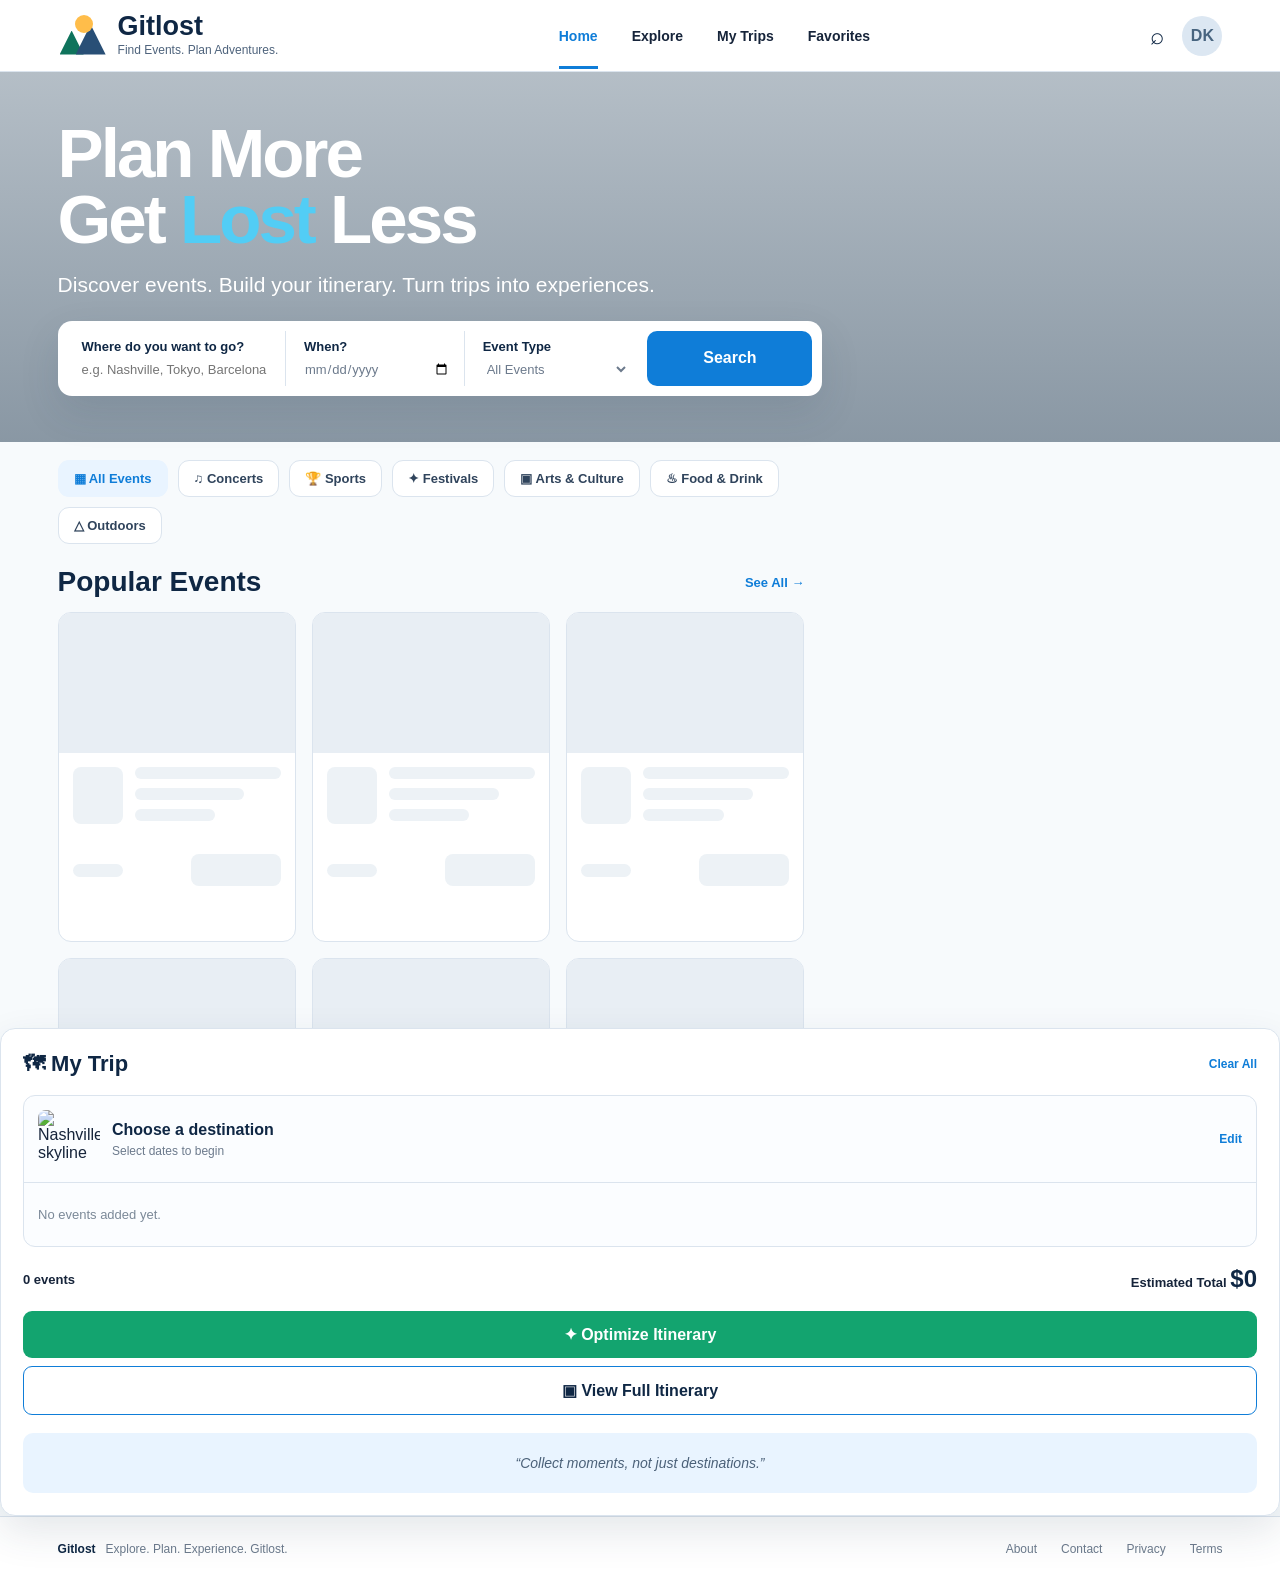
==== frontend/index.html @ 414ae22a "Extracted and added MedleyEx4.zip to frontend folder" ====
<!DOCTYPE html>
<html lang="en">
<head>
  <meta charset="UTF-8" />
  <meta name="viewport" content="width=device-width, initial-scale=1.0" />
  <title>Gitlost</title>
  <link rel="stylesheet" href="style.css">
</head>

<body>

  <header>
    <div class="brand">
      <div class="logo-mark">
        <span class="sun"></span>
      </div>

      <div class="brand-text">
        <h1>Gitlost</h1>
        <span>Find Events. Plan Adventures.</span>
      </div>
    </div>

    <nav>
      <a href="#" class="active">Home</a>
      <a href="#events">Explore</a>
      <a href="#trip">My Trips</a>
      <a href="#">Favorites</a>
    </nav>

    <div class="header-actions">
      <button class="icon-button">⌕</button>
      <div class="avatar">DK</div>
    </div>
  </header>

  <section class="hero">
    <div class="hero-content">
      <h2>Plan More<br>Get <span>Lost</span> Less</h2>

      <p class="hero-subtitle">
        Discover events. Build your itinerary. Turn trips into experiences.
      </p>

      <div class="search-bar">
        <div class="search-field">
          <label>Where do you want to go?</label>
          <input id="destinationInput" type="text" placeholder="e.g. Nashville, Tokyo, Barcelona" />
        </div>

        <div class="search-field">
          <label>When?</label>
          <input type="date" />
        </div>

        <div class="search-field">
          <label>Event Type</label>
          <select id="eventType">
            <option value="all">All Events</option>
            <option value="concerts">Concerts</option>
            <option value="sports">Sports</option>
            <option value="festivals">Festivals</option>
            <option value="arts">Arts & Culture</option>
            <option value="outdoors">Outdoors</option>
          </select>
        </div>

        <button class="search-btn" id="searchBtn">Search</button>
      </div>
    </div>
  </section>

  <div class="page-shell">
    <main class="main-content" id="events">

      <div class="filters">
        <button class="filter active" data-filter="all">▦ All Events</button>
        <button class="filter" data-filter="concerts">♫ Concerts</button>
        <button class="filter" data-filter="sports">🏆 Sports</button>
        <button class="filter" data-filter="festivals">✦ Festivals</button>
        <button class="filter" data-filter="arts">▣ Arts & Culture</button>
        <button class="filter" data-filter="food">♨ Food & Drink</button>
        <button class="filter" data-filter="outdoors">△ Outdoors</button>
      </div>

      <div class="section-heading">
        <h2>Popular Events</h2>
        <a href="#">See All →</a>
      </div>

      
      <div class="event-grid" id="eventGrid">

        <!-- Ticketmaster API results will replace these empty pods -->
        <div class="event-placeholder">
          <div class="placeholder-image"></div>
          <div class="placeholder-body">
            <div class="placeholder-row">
              <div class="placeholder-date"></div>
              <div class="placeholder-copy">
                <div class="placeholder-line"></div>
                <div class="placeholder-line medium"></div>
                <div class="placeholder-line short"></div>
              </div>
            </div>
            <div class="placeholder-footer">
              <div class="placeholder-price"></div>
              <div class="placeholder-button"></div>
            </div>
          </div>
        </div>

        <div class="event-placeholder">
          <div class="placeholder-image"></div>
          <div class="placeholder-body">
            <div class="placeholder-row">
              <div class="placeholder-date"></div>
              <div class="placeholder-copy">
                <div class="placeholder-line"></div>
                <div class="placeholder-line medium"></div>
                <div class="placeholder-line short"></div>
              </div>
            </div>
            <div class="placeholder-footer">
              <div class="placeholder-price"></div>
              <div class="placeholder-button"></div>
            </div>
          </div>
        </div>

        <div class="event-placeholder">
          <div class="placeholder-image"></div>
          <div class="placeholder-body">
            <div class="placeholder-row">
              <div class="placeholder-date"></div>
              <div class="placeholder-copy">
                <div class="placeholder-line"></div>
                <div class="placeholder-line medium"></div>
                <div class="placeholder-line short"></div>
              </div>
            </div>
            <div class="placeholder-footer">
              <div class="placeholder-price"></div>
              <div class="placeholder-button"></div>
            </div>
          </div>
        </div>

        <div class="event-placeholder">
          <div class="placeholder-image"></div>
          <div class="placeholder-body">
            <div class="placeholder-row">
              <div class="placeholder-date"></div>
              <div class="placeholder-copy">
                <div class="placeholder-line"></div>
                <div class="placeholder-line medium"></div>
                <div class="placeholder-line short"></div>
              </div>
            </div>
            <div class="placeholder-footer">
              <div class="placeholder-price"></div>
              <div class="placeholder-button"></div>
            </div>
          </div>
        </div>

        <div class="event-placeholder">
          <div class="placeholder-image"></div>
          <div class="placeholder-body">
            <div class="placeholder-row">
              <div class="placeholder-date"></div>
              <div class="placeholder-copy">
                <div class="placeholder-line"></div>
                <div class="placeholder-line medium"></div>
                <div class="placeholder-line short"></div>
              </div>
            </div>
            <div class="placeholder-footer">
              <div class="placeholder-price"></div>
              <div class="placeholder-button"></div>
            </div>
          </div>
        </div>

        <div class="event-placeholder">
          <div class="placeholder-image"></div>
          <div class="placeholder-body">
            <div class="placeholder-row">
              <div class="placeholder-date"></div>
              <div class="placeholder-copy">
                <div class="placeholder-line"></div>
                <div class="placeholder-line medium"></div>
                <div class="placeholder-line short"></div>
              </div>
            </div>
            <div class="placeholder-footer">
              <div class="placeholder-price"></div>
              <div class="placeholder-button"></div>
            </div>
          </div>
        </div>

      </div>
</div>
    </main>

    <aside class="trip-panel" id="trip">
      <div class="trip-title-row">
        <h2>🗺 My Trip</h2>
        <button class="clear" id="clearTrip">Clear All</button>
      </div>

      <div class="destination-card">
        <div class="destination-row">
          <div class="destination-info">
            <img
              class="destination-thumb"
              src="https://images.unsplash.com/photo-1545419913-775e3e82c7f9?auto=format&fit=crop&w=500&q=80"
              alt="Nashville skyline"
            />

            <div>
              <h3 id="tripDestination">Choose a destination</h3>
              <p>Select dates to begin</p>
            </div>
          </div>

          <span class="edit-link">Edit</span>
        </div>

        <div class="trip-items" id="tripItems">
          <p style="padding:24px 0;color:#7b8998;font-size:13px;">
            No events added yet.
          </p>
        </div></div>
      </div>

      <div class="trip-totals">
        <span><span id="tripCount">0</span> events</span>
        <span>Estimated Total <strong id="tripTotal">$0</strong></span>
      </div>

      <button class="optimize-btn">✦ Optimize Itinerary</button>
      <button class="view-btn">▣ View Full Itinerary</button>

      <div class="quote-box">
        “Collect moments, not just destinations.”
      </div>
    </aside>
  </div>

  <footer>
    <div>
      <strong>Gitlost</strong> &nbsp; Explore. Plan. Experience. Gitlost.
    </div>

    <div class="footer-links">
      <span>About</span>
      <span>Contact</span>
      <span>Privacy</span>
      <span>Terms</span>
    </div>
  </footer>

  <script>
    const destinationInput = document.getElementById("destinationInput");
    const eventType = document.getElementById("eventType");
    const searchBtn = document.getElementById("searchBtn");
    const eventGrid = document.getElementById("eventGrid");
    const tripDestination = document.getElementById("tripDestination");
    const filterButtons = document.querySelectorAll(".filter");

    searchBtn.addEventListener("click", () => {
      const city = destinationInput.value.trim();
      const type = eventType.value;

      if (city) {
        tripDestination.textContent = city;
      }

      /*
        Ticketmaster integration can go here later.

        Example:

        fetch(`/api/events?city=${encodeURIComponent(city)}&type=${type}`)
          .then(response => response.json())
          .then(events => renderEvents(events))
          .catch(error => console.error(error));
      */
    });

    filterButtons.forEach(button => {
      button.addEventListener("click", () => {
        filterButtons.forEach(btn => btn.classList.remove("active"));
        button.classList.add("active");

        const category = button.dataset.filter;
        eventType.value = category;

        /*
          Later:
          either filter the loaded Ticketmaster results here,
          or request the selected category from your backend.
        */
      });
    });

    /*
      Call this after your Flask/Ticketmaster request returns data.

      Expected event shape:
      {
        name: "Event Name",
        image: "https://...",
        month: "OCT",
        day: "14",
        venue: "Venue Name",
        location: "City, State",
        price: 75
      }
    */
    function renderEvents(events) {
      eventGrid.innerHTML = "";

      events.forEach(event => {
        const card = document.createElement("article");
        card.className = "event-card";

        card.innerHTML = `
          <img class="event-photo"
               src="${event.image || ""}"
               alt="${event.name || "Event"}">

          <button class="heart">♡</button>

          <div class="event-body">
            <div class="event-date-name">
              <div class="date-box">
                <span>${event.month || ""}</span>
                <strong>${event.day || ""}</strong>
              </div>

              <div class="event-title">
                <h3>${event.name || ""}</h3>
                <p>⌖ ${event.venue || ""}</p>
                <p>⌖ ${event.location || ""}</p>
              </div>
            </div>

            <div class="event-footer">
              <span class="event-price">
                ${event.price ? "$" + event.price : "Price unavailable"}
              </span>

              <button class="add-trip">
                Add to Trip
              </button>
            </div>
          </div>
        `;

        eventGrid.appendChild(card);
      });
    }
  </script>
</body>
</html>
---- frontend/style.css ----
* {
    box-sizing: border-box;
    margin: 0;
    padding: 0;
}

:root {
    --navy: #0f2744;
    --blue: #0f7dd8;
    --light-blue: #e9f4ff;
    --green: #13a46f;
    --text: #16243a;
    --muted: #6c7a8c;
    --border: #dbe4ee;
    --background: #f7fafc;
    --white: #ffffff;
    --shadow: 0 16px 40px rgba(30, 55, 80, 0.12);
}

html {
    scroll-behavior: smooth;
}

body {
    font-family: Arial, Helvetica, sans-serif;
    background: var(--background);
    color: var(--text);
}

button,
input,
select {
    font: inherit;
}

button {
    cursor: pointer;
}

/* ---------------- HEADER ---------------- */

header {
    height: 72px;
    padding: 0 4.5%;
    display: flex;
    align-items: center;
    justify-content: space-between;
    background: white;
    border-bottom: 1px solid var(--border);
    position: sticky;
    top: 0;
    z-index: 100;
}

.brand {
    display: flex;
    align-items: center;
    gap: 12px;
}

.logo-mark {
    width: 48px;
    height: 42px;
    position: relative;
}

.logo-mark::before {
    content: "";
    position: absolute;
    left: 2px;
    bottom: 2px;
    width: 24px;
    height: 24px;
    background: #0f735c;
    clip-path: polygon(50% 0, 100% 100%, 0 100%);
}

.logo-mark::after {
    content: "";
    position: absolute;
    right: 0;
    bottom: 2px;
    width: 30px;
    height: 30px;
    background: #294f76;
    clip-path: polygon(50% 0, 100% 100%, 0 100%);
}

.sun {
    position: absolute;
    width: 18px;
    height: 18px;
    border-radius: 50%;
    background: #ffbd4a;
    top: 0;
    left: 17px;
    z-index: 3;
}

.brand-text h1 {
    font-size: 27px;
    color: var(--navy);
    line-height: 1;
}

.brand-text span {
    font-size: 12px;
    color: #4e637c;
}

nav {
    display: flex;
    gap: 34px;
    align-items: center;
}

nav a {
    text-decoration: none;
    color: var(--text);
    font-size: 14px;
    font-weight: 600;
    padding: 26px 0 22px;
    border-bottom: 3px solid transparent;
}

nav a.active {
    color: var(--blue);
    border-bottom-color: var(--blue);
}

.header-actions {
    display: flex;
    align-items: center;
    gap: 18px;
}

.icon-button {
    border: 0;
    background: transparent;
    color: var(--navy);
    font-size: 24px;
}

.avatar {
    width: 40px;
    height: 40px;
    border-radius: 50%;
    background: #dce7f2;
    display: grid;
    place-items: center;
    font-weight: 700;
    color: #47647f;
}

/* ---------------- HERO ---------------- */

.hero {
    min-height: 370px;
    padding: 40px 4.5% 20px;
    position: relative;
    color: white;
    background:
    linear-gradient(rgba(8, 35, 60, 0.28), rgba(8, 35, 60, 0.46)),
    url("https://images.unsplash.com/photo-1500530855697-b586d89ba3ee?auto=format&fit=crop&w=1800&q=85")
    center / cover no-repeat;
}

.hero-content {
    max-width: calc(100% - 400px);
    padding-top: 8px;
}

.hero h2 {
    font-size: clamp(48px, 5.4vw, 78px);
    line-height: 0.96;
    letter-spacing: -3px;
    max-width: 780px;
    margin-bottom: 20px;
}

.hero h2 span {
    color: #52cdf5;
}

.hero-subtitle {
    font-size: 21px;
    max-width: 800px;
    margin-bottom: 24px;
}

.search-bar {
    width: min(960px, 100%);
    display: grid;
    grid-template-columns: 1.25fr 1fr 1fr 165px;
    background: white;
    border-radius: 14px;
    padding: 10px;
    gap: 4px;
    color: var(--text);
    box-shadow: var(--shadow);
}

.search-field {
    padding: 8px 14px;
    border-right: 1px solid var(--border);
}

.search-field:last-of-type {
    border-right: 0;
}

.search-field label {
    display: block;
    font-size: 13px;
    font-weight: 700;
    color: var(--navy);
    margin-bottom: 6px;
}

.search-field input,
.search-field select {
    border: 0;
    outline: 0;
    width: 100%;
    color: var(--muted);
    background: transparent;
    font-size: 13px;
}

.search-btn {
    border: 0;
    border-radius: 10px;
    background: var(--blue);
    color: white;
    font-weight: 700;
    padding: 0 22px;
}

/* ---------------- MAIN LAYOUT ---------------- */

.page-shell {
    display: grid;
    grid-template-columns: minmax(0, 1fr) 390px;
    gap: 28px;
    padding: 18px 4.5% 0;
    align-items: start;
}

.main-content {
    min-width: 0;
}

/* ---------------- FILTERS ---------------- */

.filters {
    display: flex;
    gap: 10px;
    flex-wrap: wrap;
    margin-bottom: 22px;
}

.filter {
    padding: 10px 15px;
    border: 1px solid var(--border);
    background: white;
    border-radius: 11px;
    color: #30445c;
    font-size: 13px;
    font-weight: 600;
}

.filter.active {
    background: var(--light-blue);
    color: var(--blue);
    border-color: transparent;
}

/* ---------------- EVENTS ---------------- */

.section-heading {
    display: flex;
    justify-content: space-between;
    align-items: center;
    margin-bottom: 14px;
}

.section-heading h2 {
    color: var(--navy);
    font-size: 28px;
}

.section-heading a {
    color: var(--blue);
    text-decoration: none;
    font-size: 13px;
    font-weight: 700;
}

.event-grid {
    display: grid;
    grid-template-columns: repeat(3, minmax(0, 1fr));
    gap: 16px;
    padding-bottom: 30px;
}

.event-card {
    background: white;
    border: 1px solid var(--border);
    border-radius: 13px;
    overflow: hidden;
    position: relative;
}

.event-photo {
    height: 140px;
    width: 100%;
    object-fit: cover;
    display: block;
}

.heart {
    position: absolute;
    top: 12px;
    right: 12px;
    background: rgba(0, 0, 0, 0.35);
    color: white;
    width: 34px;
    height: 34px;
    border-radius: 50%;
    border: 1px solid rgba(255,255,255,.7);
    font-size: 18px;
}

.event-body {
    padding: 14px;
}

.event-date-name {
    display: grid;
    grid-template-columns: 50px 1fr;
    gap: 10px;
    align-items: start;
}

.date-box {
    border: 1px solid var(--border);
    border-radius: 8px;
    overflow: hidden;
    text-align: center;
    background: white;
}

.date-box span {
    display: block;
    font-size: 10px;
    font-weight: 700;
    padding: 4px 0;
    background: #f7fafc;
}

.date-box strong {
    display: block;
    font-size: 20px;
    padding: 4px;
    color: var(--navy);
}

.event-title h3 {
    font-size: 15px;
    color: var(--navy);
    margin-bottom: 6px;
}

.event-title p {
    font-size: 12px;
    color: var(--muted);
    line-height: 1.6;
}

.event-footer {
    display: flex;
    align-items: center;
    justify-content: space-between;
    margin-top: 13px;
}

.event-price {
    font-weight: 800;
    color: var(--navy);
    font-size: 13px;
}

.add-trip {
    padding: 8px 13px;
    border: 0;
    border-radius: 8px;
    background: var(--blue);
    color: white;
    font-size: 12px;
    font-weight: 700;
}

.add-trip.added {
    background: var(--green);
}


/* ---------------- EMPTY EVENT PODS ---------------- */

.event-placeholder {
    min-height: 330px;
    border: 1px solid var(--border);
    border-radius: 13px;
    background: white;
    overflow: hidden;
}

.placeholder-image {
    height: 140px;
    background: #e8eef4;
}

.placeholder-body {
    padding: 14px;
}

.placeholder-row {
    display: flex;
    gap: 12px;
    margin-bottom: 14px;
}

.placeholder-date {
    width: 50px;
    height: 57px;
    border-radius: 8px;
    background: #edf2f6;
    flex-shrink: 0;
}

.placeholder-copy {
    flex: 1;
}

.placeholder-line {
    height: 12px;
    border-radius: 8px;
    background: #edf2f6;
    margin-bottom: 9px;
}

.placeholder-line.short {
    width: 55%;
}

.placeholder-line.medium {
    width: 75%;
}

.placeholder-footer {
    display: flex;
    justify-content: space-between;
    align-items: center;
    margin-top: 24px;
}

.placeholder-price {
    width: 50px;
    height: 13px;
    border-radius: 8px;
    background: #edf2f6;
}

.placeholder-button {
    width: 90px;
    height: 32px;
    border-radius: 8px;
    background: #edf2f6;
}

/* ---------------- TRIP SIDEBAR ---------------- */

.trip-panel {
    background: white;
    border: 1px solid var(--border);
    border-radius: 15px;
    box-shadow: var(--shadow);
    padding: 22px;
    position: sticky;
    top: 90px;
    margin-top: -290px;
    z-index: 20;
}

.trip-title-row,
.destination-row,
.trip-totals {
    display: flex;
    justify-content: space-between;
    align-items: center;
}

.trip-title-row {
    margin-bottom: 18px;
}

.trip-title-row h2 {
    color: var(--navy);
    font-size: 22px;
}

.clear {
    border: 0;
    background: transparent;
    color: var(--blue);
    font-size: 12px;
    font-weight: 700;
}

.destination-card {
    background: #fbfdff;
    border: 1px solid var(--border);
    border-radius: 12px;
    overflow: hidden;
}

.destination-row {
    padding: 14px;
    border-bottom: 1px solid var(--border);
}

.destination-info {
    display: flex;
    gap: 12px;
    align-items: center;
}

.destination-thumb {
    width: 62px;
    height: 58px;
    border-radius: 8px;
    object-fit: cover;
}

.destination-info h3 {
    font-size: 16px;
    color: var(--navy);
    margin-bottom: 5px;
}

.destination-info p {
    font-size: 12px;
    color: var(--muted);
}

.edit-link {
    color: var(--blue);
    font-size: 12px;
    font-weight: 700;
}

.trip-items {
    padding: 0 14px;
}

.trip-item {
    display: grid;
    grid-template-columns: 74px 1fr auto;
    gap: 12px;
    padding: 14px 0;
    border-bottom: 1px solid var(--border);
    align-items: start;
}

.trip-item img {
    width: 74px;
    height: 74px;
    border-radius: 8px;
    object-fit: cover;
}

.trip-item h4 {
    font-size: 14px;
    color: var(--navy);
    margin-bottom: 4px;
}

.trip-item p {
    font-size: 11px;
    color: var(--muted);
    margin-bottom: 3px;
}

.trip-item strong {
    display: block;
    font-size: 14px;
    color: var(--navy);
    margin-top: 5px;
}

.remove {
    border: 0;
    background: transparent;
    color: #8694a4;
    font-size: 19px;
}

.trip-totals {
    padding: 18px 0 10px;
    font-size: 13px;
    font-weight: 700;
}

.trip-totals strong {
    font-size: 24px;
    color: var(--navy);
}

.optimize-btn,
.view-btn {
    width: 100%;
    padding: 14px;
    border-radius: 9px;
    font-weight: 700;
    margin-top: 8px;
}

.optimize-btn {
    background: var(--green);
    border: 0;
    color: white;
}

.view-btn {
    background: white;
    border: 1px solid var(--blue);
    color: var(--navy);
}

.quote-box {
    margin-top: 18px;
    background: var(--light-blue);
    padding: 22px;
    border-radius: 10px;
    text-align: center;
    color: #4b6179;
    font-size: 14px;
    font-style: italic;
}

/* ---------------- FOOTER ---------------- */

footer {
    border-top: 1px solid var(--border);
    background: white;
    padding: 25px 4.5%;
    display: flex;
    justify-content: space-between;
    gap: 20px;
    color: var(--muted);
    font-size: 12px;
}

footer strong {
    color: var(--navy);
}

.footer-links {
    display: flex;
    gap: 24px;
}

/* ---------------- RESPONSIVE ---------------- */

@media (max-width: 1180px) {
    .hero-content {
    max-width: 100%;
    }

    .page-shell {
    grid-template-columns: 1fr;
    }

    .trip-panel {
    margin-top: 0;
    position: static;
    }
}

@media (max-width: 880px) {
    nav {
    display: none;
    }

    .search-bar {
    grid-template-columns: 1fr 1fr;
    }

    .search-field:nth-child(2) {
    border-right: 0;
    }

    .search-btn {
    min-height: 48px;
    }

    .event-grid {
    grid-template-columns: repeat(2, 1fr);
    }
}

@media (max-width: 600px) {
    header {
    padding: 0 18px;
    }

    .brand-text span {
    display: none;
    }

    .hero {
    padding-left: 18px;
    padding-right: 18px;
    }

    .hero h2 {
    font-size: 48px;
    letter-spacing: -2px;
    }

    .hero-subtitle {
    font-size: 17px;
    }

    .search-bar {
    grid-template-columns: 1fr;
    }

    .search-field {
    border-right: 0;
    border-bottom: 1px solid var(--border);
    }

    .page-shell {
    padding-left: 18px;
    padding-right: 18px;
    }

    .event-grid {
    grid-template-columns: 1fr;
    }

    footer {
    flex-direction: column;
    }
}
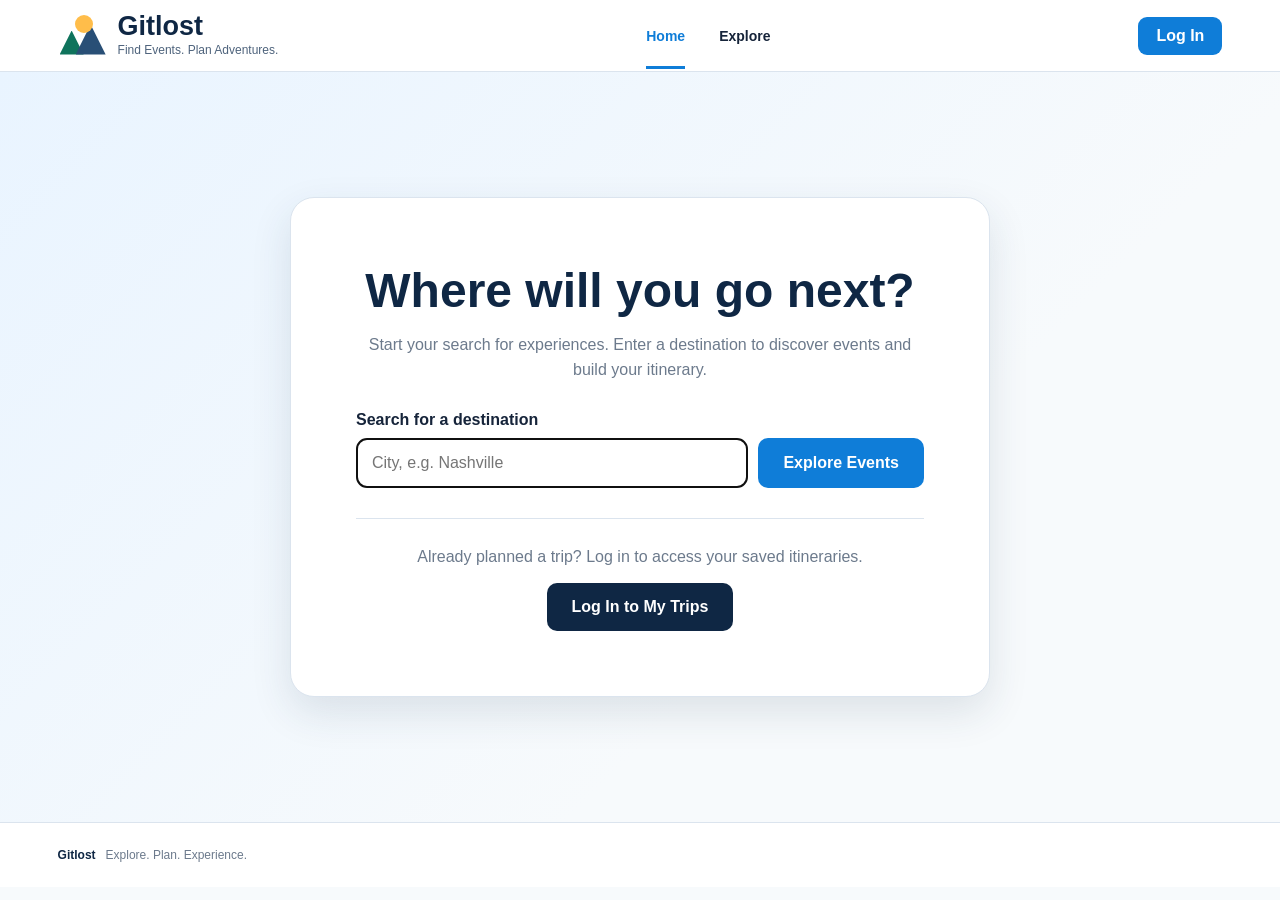
==== commit 372fbe2f: "Added Initial Search Page and added API population of the homepage" ====
--- a/frontend/index.html
+++ b/frontend/index.html
@@ -1,368 +1,57 @@
 <!DOCTYPE html>
 <html lang="en">
 <head>
-  <meta charset="UTF-8" />
-  <meta name="viewport" content="width=device-width, initial-scale=1.0" />
-  <title>Gitlost</title>
+  <meta charset="UTF-8">
+  <meta name="viewport" content="width=device-width, initial-scale=1.0">
+  <title>Gitlost | Start Exploring</title>
   <link rel="stylesheet" href="style.css">
+  <style>
+    .landing {min-height:calc(100vh - 150px);display:flex;align-items:center;justify-content:center;padding:60px 20px;background:linear-gradient(135deg,#e9f4ff,#f7fafc 65%)}
+    .landing-card {width:min(100%,700px);text-align:center;background:white;border:1px solid #dbe4ee;border-radius:24px;padding:clamp(28px,6vw,65px);box-shadow:0 16px 40px rgba(30,55,80,.12)}
+    .landing-card h2 {font-size:clamp(30px,5vw,48px);color:#0f2744;margin-bottom:14px}
+    .landing-card p {color:#6c7a8c;line-height:1.6;margin-bottom:28px}
+    .landing-form {display:flex;gap:10px;flex-wrap:wrap}
+    .landing-form input {flex:1;min-width:190px;border:1px solid #dbe4ee;border-radius:10px;padding:15px;font:inherit}
+    .landing-form button,.login-link {border:0;border-radius:10px;background:#0f7dd8;color:white;padding:15px 25px;font:inherit;font-weight:600;cursor:pointer;text-decoration:none;display:inline-flex;align-items:center;justify-content:center}
+    .landing-form button:hover,.login-link:hover {background:#0b65b0}
+    .search-label {display:block;text-align:left;color:#16243a;font-weight:600;margin:0 0 9px}
+    .login-prompt {margin-top:30px;padding-top:25px;border-top:1px solid #dbe4ee}
+    .login-prompt p {margin-bottom:14px}
+    .login-link {background:#0f2744}
+    .login-link:hover {background:#183c65}
+    .header-login {background:#0f7dd8;color:white;text-decoration:none;padding:10px 18px;border-radius:9px;font-weight:600}
+    .header-login:hover {background:#0b65b0}
+    @media(max-width:540px){.landing-form{flex-direction:column}.landing-form input{min-width:0}.header-login{padding:8px 12px}}
+  </style>
 </head>
-
 <body>
-
   <header>
-    <div class="brand">
-      <div class="logo-mark">
-        <span class="sun"></span>
+    <div class="brand"><div class="logo-mark"><span class="sun"></span></div><div class="brand-text"><h1>Gitlost</h1><span>Find Events. Plan Adventures.</span></div></div>
+    <nav><a href="home.html" class="active">Home</a><a href="index.html">Explore</a></nav>
+    <div class="header-actions"><a class="header-login" href="login.html">Log In</a></div>
+  </header>
+  <main class="landing">
+    <section class="landing-card">
+      <h2>Where will you go next?</h2>
+      <p>Start your search for experiences. Enter a destination to discover events and build your itinerary.</p>
+      <label class="search-label" for="destination">Search for a destination</label>
+      <form class="landing-form" action="homepage.html" method="get">
+        <input 
+          id="destination" 
+          name="city" 
+          type="search" 
+          placeholder="City, e.g. Nashville" 
+          aria-label="Destination city" 
+          autocomplete="address-level2" 
+          required autofocus>
+        <button type="submit">Explore Events</button>
+      </form>
+      <div class="login-prompt">
+        <p>Already planned a trip? Log in to access your saved itineraries.</p>
+        <a class="login-link" href="login.html">Log In to My Trips</a>
       </div>
-
-      <div class="brand-text">
-        <h1>Gitlost</h1>
-        <span>Find Events. Plan Adventures.</span>
-      </div>
-    </div>
-
-    <nav>
-      <a href="#" class="active">Home</a>
-      <a href="#events">Explore</a>
-      <a href="#trip">My Trips</a>
-      <a href="#">Favorites</a>
-    </nav>
-
-    <div class="header-actions">
-      <button class="icon-button">⌕</button>
-      <div class="avatar">DK</div>
-    </div>
-  </header>
-
-  <section class="hero">
-    <div class="hero-content">
-      <h2>Plan More<br>Get <span>Lost</span> Less</h2>
-
-      <p class="hero-subtitle">
-        Discover events. Build your itinerary. Turn trips into experiences.
-      </p>
-
-      <div class="search-bar">
-        <div class="search-field">
-          <label>Where do you want to go?</label>
-          <input id="destinationInput" type="text" placeholder="e.g. Nashville, Tokyo, Barcelona" />
-        </div>
-
-        <div class="search-field">
-          <label>When?</label>
-          <input type="date" />
-        </div>
-
-        <div class="search-field">
-          <label>Event Type</label>
-          <select id="eventType">
-            <option value="all">All Events</option>
-            <option value="concerts">Concerts</option>
-            <option value="sports">Sports</option>
-            <option value="festivals">Festivals</option>
-            <option value="arts">Arts & Culture</option>
-            <option value="outdoors">Outdoors</option>
-          </select>
-        </div>
-
-        <button class="search-btn" id="searchBtn">Search</button>
-      </div>
-    </div>
-  </section>
-
-  <div class="page-shell">
-    <main class="main-content" id="events">
-
-      <div class="filters">
-        <button class="filter active" data-filter="all">▦ All Events</button>
-        <button class="filter" data-filter="concerts">♫ Concerts</button>
-        <button class="filter" data-filter="sports">🏆 Sports</button>
-        <button class="filter" data-filter="festivals">✦ Festivals</button>
-        <button class="filter" data-filter="arts">▣ Arts & Culture</button>
-        <button class="filter" data-filter="food">♨ Food & Drink</button>
-        <button class="filter" data-filter="outdoors">△ Outdoors</button>
-      </div>
-
-      <div class="section-heading">
-        <h2>Popular Events</h2>
-        <a href="#">See All →</a>
-      </div>
-
-      
-      <div class="event-grid" id="eventGrid">
-
-        <!-- Ticketmaster API results will replace these empty pods -->
-        <div class="event-placeholder">
-          <div class="placeholder-image"></div>
-          <div class="placeholder-body">
-            <div class="placeholder-row">
-              <div class="placeholder-date"></div>
-              <div class="placeholder-copy">
-                <div class="placeholder-line"></div>
-                <div class="placeholder-line medium"></div>
-                <div class="placeholder-line short"></div>
-              </div>
-            </div>
-            <div class="placeholder-footer">
-              <div class="placeholder-price"></div>
-              <div class="placeholder-button"></div>
-            </div>
-          </div>
-        </div>
-
-        <div class="event-placeholder">
-          <div class="placeholder-image"></div>
-          <div class="placeholder-body">
-            <div class="placeholder-row">
-              <div class="placeholder-date"></div>
-              <div class="placeholder-copy">
-                <div class="placeholder-line"></div>
-                <div class="placeholder-line medium"></div>
-                <div class="placeholder-line short"></div>
-              </div>
-            </div>
-            <div class="placeholder-footer">
-              <div class="placeholder-price"></div>
-              <div class="placeholder-button"></div>
-            </div>
-          </div>
-        </div>
-
-        <div class="event-placeholder">
-          <div class="placeholder-image"></div>
-          <div class="placeholder-body">
-            <div class="placeholder-row">
-              <div class="placeholder-date"></div>
-              <div class="placeholder-copy">
-                <div class="placeholder-line"></div>
-                <div class="placeholder-line medium"></div>
-                <div class="placeholder-line short"></div>
-              </div>
-            </div>
-            <div class="placeholder-footer">
-              <div class="placeholder-price"></div>
-              <div class="placeholder-button"></div>
-            </div>
-          </div>
-        </div>
-
-        <div class="event-placeholder">
-          <div class="placeholder-image"></div>
-          <div class="placeholder-body">
-            <div class="placeholder-row">
-              <div class="placeholder-date"></div>
-              <div class="placeholder-copy">
-                <div class="placeholder-line"></div>
-                <div class="placeholder-line medium"></div>
-                <div class="placeholder-line short"></div>
-              </div>
-            </div>
-            <div class="placeholder-footer">
-              <div class="placeholder-price"></div>
-              <div class="placeholder-button"></div>
-            </div>
-          </div>
-        </div>
-
-        <div class="event-placeholder">
-          <div class="placeholder-image"></div>
-          <div class="placeholder-body">
-            <div class="placeholder-row">
-              <div class="placeholder-date"></div>
-              <div class="placeholder-copy">
-                <div class="placeholder-line"></div>
-                <div class="placeholder-line medium"></div>
-                <div class="placeholder-line short"></div>
-              </div>
-            </div>
-            <div class="placeholder-footer">
-              <div class="placeholder-price"></div>
-              <div class="placeholder-button"></div>
-            </div>
-          </div>
-        </div>
-
-        <div class="event-placeholder">
-          <div class="placeholder-image"></div>
-          <div class="placeholder-body">
-            <div class="placeholder-row">
-              <div class="placeholder-date"></div>
-              <div class="placeholder-copy">
-                <div class="placeholder-line"></div>
-                <div class="placeholder-line medium"></div>
-                <div class="placeholder-line short"></div>
-              </div>
-            </div>
-            <div class="placeholder-footer">
-              <div class="placeholder-price"></div>
-              <div class="placeholder-button"></div>
-            </div>
-          </div>
-        </div>
-
-      </div>
-</div>
-    </main>
-
-    <aside class="trip-panel" id="trip">
-      <div class="trip-title-row">
-        <h2>🗺 My Trip</h2>
-        <button class="clear" id="clearTrip">Clear All</button>
-      </div>
-
-      <div class="destination-card">
-        <div class="destination-row">
-          <div class="destination-info">
-            <img
-              class="destination-thumb"
-              src="https://images.unsplash.com/photo-1545419913-775e3e82c7f9?auto=format&fit=crop&w=500&q=80"
-              alt="Nashville skyline"
-            />
-
-            <div>
-              <h3 id="tripDestination">Choose a destination</h3>
-              <p>Select dates to begin</p>
-            </div>
-          </div>
-
-          <span class="edit-link">Edit</span>
-        </div>
-
-        <div class="trip-items" id="tripItems">
-          <p style="padding:24px 0;color:#7b8998;font-size:13px;">
-            No events added yet.
-          </p>
-        </div></div>
-      </div>
-
-      <div class="trip-totals">
-        <span><span id="tripCount">0</span> events</span>
-        <span>Estimated Total <strong id="tripTotal">$0</strong></span>
-      </div>
-
-      <button class="optimize-btn">✦ Optimize Itinerary</button>
-      <button class="view-btn">▣ View Full Itinerary</button>
-
-      <div class="quote-box">
-        “Collect moments, not just destinations.”
-      </div>
-    </aside>
-  </div>
-
-  <footer>
-    <div>
-      <strong>Gitlost</strong> &nbsp; Explore. Plan. Experience. Gitlost.
-    </div>
-
-    <div class="footer-links">
-      <span>About</span>
-      <span>Contact</span>
-      <span>Privacy</span>
-      <span>Terms</span>
-    </div>
-  </footer>
-
-  <script>
-    const destinationInput = document.getElementById("destinationInput");
-    const eventType = document.getElementById("eventType");
-    const searchBtn = document.getElementById("searchBtn");
-    const eventGrid = document.getElementById("eventGrid");
-    const tripDestination = document.getElementById("tripDestination");
-    const filterButtons = document.querySelectorAll(".filter");
-
-    searchBtn.addEventListener("click", () => {
-      const city = destinationInput.value.trim();
-      const type = eventType.value;
-
-      if (city) {
-        tripDestination.textContent = city;
-      }
-
-      /*
-        Ticketmaster integration can go here later.
-
-        Example:
-
-        fetch(`/api/events?city=${encodeURIComponent(city)}&type=${type}`)
-          .then(response => response.json())
-          .then(events => renderEvents(events))
-          .catch(error => console.error(error));
-      */
-    });
-
-    filterButtons.forEach(button => {
-      button.addEventListener("click", () => {
-        filterButtons.forEach(btn => btn.classList.remove("active"));
-        button.classList.add("active");
-
-        const category = button.dataset.filter;
-        eventType.value = category;
-
-        /*
-          Later:
-          either filter the loaded Ticketmaster results here,
-          or request the selected category from your backend.
-        */
-      });
-    });
-
-    /*
-      Call this after your Flask/Ticketmaster request returns data.
-
-      Expected event shape:
-      {
-        name: "Event Name",
-        image: "https://...",
-        month: "OCT",
-        day: "14",
-        venue: "Venue Name",
-        location: "City, State",
-        price: 75
-      }
-    */
-    function renderEvents(events) {
-      eventGrid.innerHTML = "";
-
-      events.forEach(event => {
-        const card = document.createElement("article");
-        card.className = "event-card";
-
-        card.innerHTML = `
-          <img class="event-photo"
-               src="${event.image || ""}"
-               alt="${event.name || "Event"}">
-
-          <button class="heart">♡</button>
-
-          <div class="event-body">
-            <div class="event-date-name">
-              <div class="date-box">
-                <span>${event.month || ""}</span>
-                <strong>${event.day || ""}</strong>
-              </div>
-
-              <div class="event-title">
-                <h3>${event.name || ""}</h3>
-                <p>⌖ ${event.venue || ""}</p>
-                <p>⌖ ${event.location || ""}</p>
-              </div>
-            </div>
-
-            <div class="event-footer">
-              <span class="event-price">
-                ${event.price ? "$" + event.price : "Price unavailable"}
-              </span>
-
-              <button class="add-trip">
-                Add to Trip
-              </button>
-            </div>
-          </div>
-        `;
-
-        eventGrid.appendChild(card);
-      });
-    }
-  </script>
+    </section>
+  </main>
+  <footer><div><strong>Gitlost</strong> &nbsp; Explore. Plan. Experience.</div></footer>
 </body>
 </html>
--- a/frontend/style.css
+++ b/frontend/style.css
@@ -753,4 +753,5 @@
     footer {
     flex-direction: column;
     }
+    
 }
